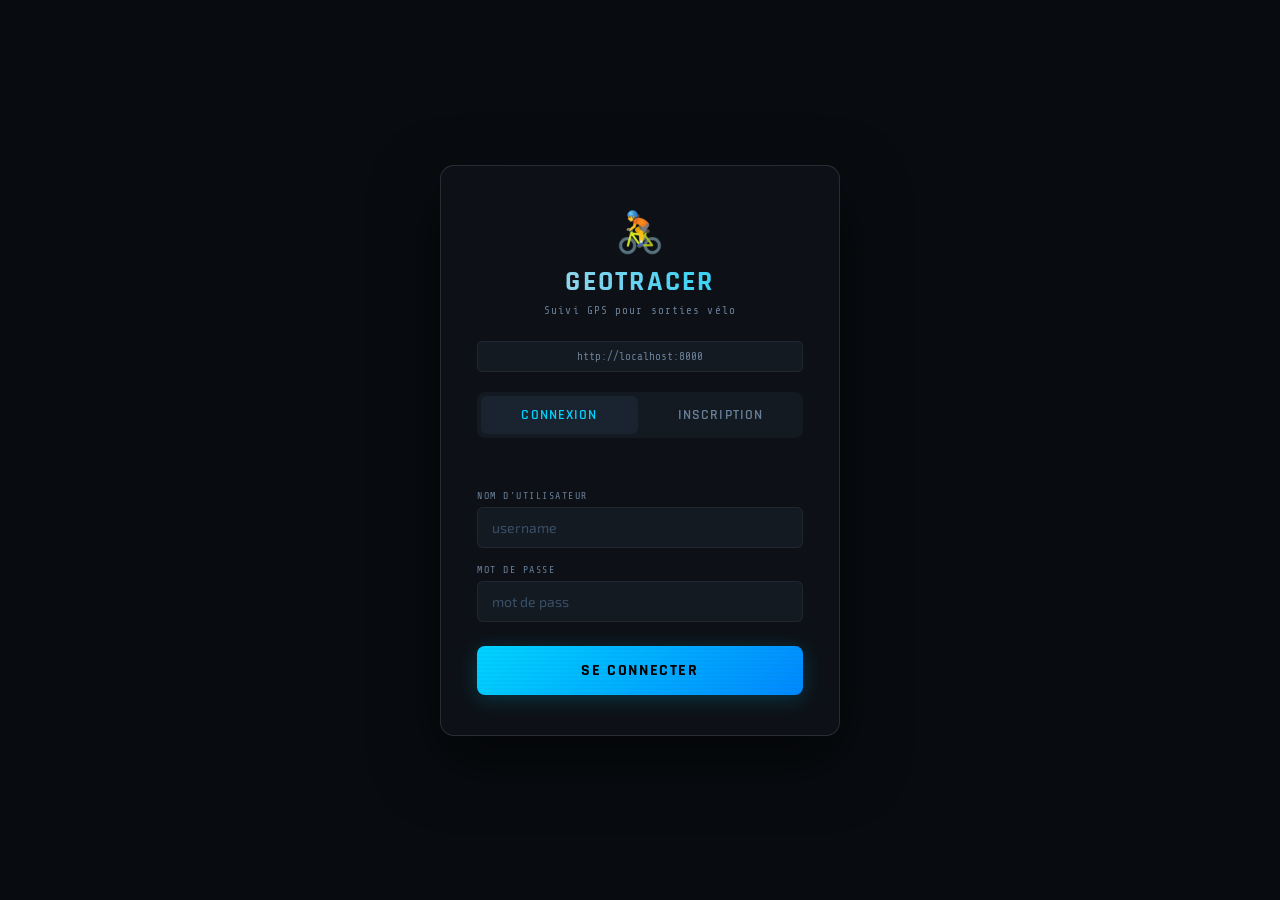
==== frontend/activities.html @ fd4eeef8 "first commit" ====
<!DOCTYPE html>
<html lang="fr">
<head>
  <meta charset="UTF-8">
  <script>
    document.documentElement.setAttribute('data-theme', localStorage.getItem('vt_theme') || 'dark');
  </script>
  <meta name="viewport" content="width=device-width, initial-scale=1.0, viewport-fit=cover">
  <meta name="mobile-web-app-capable" content="yes">
  <meta name="theme-color" content="#080c10">
  <link rel="icon" href="images/favicon.ico">
  <title>GeoTracer — Sorties</title>
  <link rel="manifest" href="manifest.json">
  <link rel="preconnect" href="https://fonts.googleapis.com">
  <link href="https://fonts.googleapis.com/css2?family=Rajdhani:wght@400;500;600;700&family=Share+Tech+Mono&family=Exo+2:wght@300;400;600;800&display=swap" rel="stylesheet">
  <link rel="stylesheet" href="css/style.css">
  <link rel="stylesheet" href="css/themes.css">
</head>
<body>

<div id="sidebar"></div>

<div class="main">
  <div id="topbar"></div>
  <div class="page-content">
    <div class="section-header">
      <div class="section-title">Toutes les sorties</div>
      <button class="btn btn-primary" onclick="Activities.loadList()">↺ Actualiser</button>
    </div>
    <div class="activity-list" id="allList"></div>
    <div class="empty" id="emptyActivities" style="display:none">
      <div class="empty-icon">🚴</div>
      <div class="empty-text">Aucune sortie enregistrée</div>
      <a class="btn btn-primary" href="tracker.html">Démarrer une sortie</a>
    </div>
  </div>
</div>

<div id="bottom-nav"></div>
<div id="toast"></div>

<script src="js/theme.js"></script>
<script src="js/utils.js"></script>
<script src="js/auth.js"></script>
<script src="js/api.js"></script>
<script src="js/components.js"></script>
<script src="js/activities.js"></script>
<script>
  document.addEventListener('DOMContentLoaded', async () => {
    await Components.init('activities', 'Mes sorties');
    Activities.loadList();
  });
</script>
</body>
</html>
---- frontend/css/style.css ----
/* ═══════════════════════════════════════
   VARIABLES & RESET
═══════════════════════════════════════ */
:root {
    --bg:        #080c10;
    --bg2:       #0d1117;
    --bg3:       #131a22;
    --bg4:       #1a2330;
    --border:    rgba(255,255,255,0.06);
    --border2:   rgba(255,255,255,0.12);
    --accent:    #00d4ff;
    --accent2:   #ff6b00;
    --green:     #00ff88;
    --red:       #ff3355;
    --yellow:    #ffd600;
    --text:      #c8d8e8;
    --text2:     #6a8099;
    --text3:     #3a5068;
    --font-ui:   'Exo 2', sans-serif;
    --font-head: 'Rajdhani', sans-serif;
    --font-mono: 'Share Tech Mono', monospace;
}

*, *::before, *::after {
    box-sizing: border-box;
    margin: 0;
    padding: 0;
}

html {
    scroll-behavior: smooth;
}

body {
    background: var(--bg);
    color: var(--text);
    font-family: var(--font-ui);
    min-height: 100vh;
    overflow-x: hidden;
    -webkit-font-smoothing: antialiased;
}

/* Scanlines */
body::after {
    content: '';
    position: fixed;
    inset: 0;
    pointer-events: none;
    z-index: 9998;
    background: repeating-linear-gradient(
      0deg, transparent, transparent 2px,
      rgba(0,0,0,0.025) 2px, rgba(0,0,0,0.025) 4px
    );
}

/* ═══════════════════════════════════════
   SIDEBAR
═══════════════════════════════════════ */
.sidebar {
    position: fixed;
    left: 0;
    top: 0;
    bottom: 0;
    width: 64px;
    background: var(--bg2);
    border-right: 1px solid var(--border);
    display: flex;
    flex-direction: column;
    align-items: center;
    padding: 20px 0;
    z-index: 200;
    transition: width 0.3s cubic-bezier(0.4,0,0.2,1);
}

.sidebar:hover {
    width: 200px;
}

.sidebar-logo {
    width: 36px;
    height: 36px;
    background: linear-gradient(135deg, var(--accent), #0066ff);
    border-radius: 8px;
    display: flex;
    align-items: center;
    justify-content: center;
    font-size: 18px;
    margin-bottom: 32px;
    flex-shrink: 0;
    box-shadow: 0 0 20px rgba(0,212,255,0.3);
}

.nav-item {
    width: 100%;
    padding: 12px 20px;
    display: flex;
    align-items: center;
    gap: 14px;
    cursor: pointer;
    border: none;
    background: none;
    color: var(--text2);
    font-family: var(--font-head);
    font-size: 15px;
    font-weight: 600;
    letter-spacing: 0.08em;
    text-transform: uppercase;
    white-space: nowrap;
    overflow: hidden;
    transition: all 0.2s;
    border-left: 3px solid transparent;
    text-align: left;
}

.nav-item:hover {
    color: var(--text);
    background: rgba(255,255,255,0.04);
}

.nav-item.active {
    color: var(--accent);
    border-left-color: var(--accent);
    background: rgba(0,212,255,0.06);
}

.nav-icon {
    font-size: 20px;
    flex-shrink: 0;
    width: 24px;
    text-align: center;
}

.nav-label {
    opacity: 0;
    transition: opacity 0.2s 0.1s;
}

.sidebar:hover .nav-label {
    opacity: 1;
}

/* ═══════════════════════════════════════
   MAIN LAYOUT
═══════════════════════════════════════ */
.main {
    margin-left: 64px;
    flex: 1;
    min-width: 0;
    min-height: 100vh;
    display: flex;
    flex-direction: column;
}

/* ═══════════════════════════════════════
   TOPBAR
═══════════════════════════════════════ */
.topbar {
    height: 56px;
    background: rgba(8,12,16,0.92);
    backdrop-filter: blur(16px);
    border-bottom: 1px solid var(--border);
    display: flex;
    align-items: center;
    padding: 0 28px;
    gap: 16px;
    position: sticky;
    top: 0;
    z-index: 100;
}

.topbar-title {
    font-family: var(--font-head);
    font-size: 22px;
    font-weight: 700;
    letter-spacing: 0.1em;
    text-transform: uppercase; flex: 1;
}

.api-input {
    background: var(--bg3);
    border: 1px solid var(--border);
    border-radius: 4px;
    padding: 6px 12px;
    color: var(--text);
    font-family: var(--font-mono);
    font-size: 12px;
    width: 250px;
    outline: none;
    transition: border-color 0.2s;
}

.api-input:focus {
    border-color: var(--accent);
}

.status-pill {
    display: inline-flex;
    align-items: center;
    gap: 6px;
    padding: 4px 12px;
    border-radius: 20px;
    font-family: var(--font-mono);
    font-size: 11px;
    letter-spacing: 0.05em;
    border: 1px solid;
}

.status-pill.online {
    color: var(--green);
    border-color: rgba(0,255,136,0.3);
    background: rgba(0,255,136,0.06);
}

.status-pill.offline {
    color: var(--red);
    border-color: rgba(255,51,85,0.3);
    background: rgba(255,51,85,0.06);
}

.status-pill::before {
  content: '●';
  font-size: 8px;
}

.status-pill.online::before {
    animation: blink 2s infinite;
}

/* ═══════════════════════════════════════
   PAGES
═══════════════════════════════════════ */
.page {
    display: none;
    padding: 28px;
    animation: fadeIn 0.3s ease;
}

.page.active {
    display: block;
}

/* ═══════════════════════════════════════
   DASHBOARD
═══════════════════════════════════════ */
.dash-hero {
    background: linear-gradient(135deg, var(--bg3) 0%, var(--bg2) 100%);
    border: 1px solid var(--border);
    border-radius: 12px;
    padding: 28px 32px;
    margin-bottom: 24px;
    position: relative;
    overflow: hidden;
}

.dash-hero::before {
    content: '🚴';
    position: absolute; 
    right: -20px;
    top: -20px;
    font-size: 140px;
    opacity: 0.04;
    transform: rotate(-15deg);
}

.dash-hero-label {
    font-family: var(--font-mono);
    font-size: 11px;
    color: var(--text2);
    letter-spacing: 0.2em;
    text-transform: uppercase;
    margin-bottom: 8px;
}

.dash-hero-name {
    font-family: var(--font-head);
    font-size: 36px;
    font-weight: 700;
    letter-spacing: 0.05em;
    text-transform: uppercase;
    background: linear-gradient(90deg, var(--text), var(--accent));
    -webkit-background-clip: text; 
    -webkit-text-fill-color: transparent;
}

.kpi-row {
    display: grid;
    grid-template-columns: repeat(4,1fr);
    gap: 12px;
    margin-bottom: 24px;
}

.kpi-card {
    background: var(--bg2);
    border: 1px solid var(--border);
    border-radius: 10px;
    padding: 20px;
    position: relative;
    overflow: hidden;
    transition: border-color 0.2s, transform 0.2s;
}

.kpi-card:hover {
    border-color: var(--border2);
    transform: translateY(-2px);
}

.kpi-card::after {
    content: '';
    position: absolute;
    bottom: 0;
    left: 0;
    right: 0;
    height: 2px;
}

.kpi-card.blue::after {
    background: linear-gradient(90deg, transparent, var(--accent), transparent);
}

.kpi-card.orange::after {
    background: linear-gradient(90deg, transparent, var(--accent2), transparent);
}

.kpi-card.green::after {
    background: linear-gradient(90deg, transparent, var(--green), transparent);
}

.kpi-card.yellow::after {
    background: linear-gradient(90deg, transparent, var(--yellow), transparent);
}

.kpi-icon {
    font-size: 22px;
    margin-bottom: 12px;
}

.kpi-label {
    font-family: var(--font-mono);
    font-size: 10px;
    color: var(--text2);
    letter-spacing: 0.15em;
    text-transform: uppercase;
    margin-bottom: 6px;
}

.kpi-value {
    font-family: var(--font-head);
    font-size: 28px; font-weight: 700;
    line-height: 1;
}

.kpi-unit {
    font-size: 13px;
    color: var(--text2);
    margin-left: 4px;
}

/* ═══════════════════════════════════════
   SECTION HEADERS & LISTS
═══════════════════════════════════════ */
.section-header {
    display: flex;
    align-items: center; 
    justify-content: space-between;
    margin-bottom: 16px;
}

.section-title {
    font-family: var(--font-head);
    font-size: 13px;
    font-weight: 600;
    letter-spacing: 0.2em;
    text-transform: uppercase;
    color: var(--text2);
}

.activity-list {
    display: flex;
    flex-direction: column;
    gap: 8px;
}

.activity-row {
    background: var(--bg2);
    border: 1px solid var(--border);
    border-radius: 8px;
    padding: 16px 20px;
    display: grid;
    grid-template-columns: 40px 1fr repeat(5,auto) 100px;
    align-items: center;
    gap: 16px;
    cursor: pointer;
    transition: all 0.2s;
}

.activity-row:hover {
    border-color: rgba(0,212,255,0.2);
    background: rgba(0,212,255,0.03);
}

.activity-num {
    font-family: var(--font-mono);
    font-size: 13px;
    color: var(--text3);
    text-align: center;
}

.activity-info .title {
    font-family: var(--font-head);
    font-size: 16px;
    font-weight: 600;
    letter-spacing: 0.04em;
    text-transform: uppercase;
    margin-bottom: 3px;
}

.activity-info .date {
    font-family: var(--font-mono);
    font-size: 11px;
    color: var(--text2);
}

.activity-stat {
    text-align: right;
}

.activity-stat .val {
    font-family: var(--font-head);
    font-size: 18px;
    font-weight: 700;
    display: block;
    line-height: 1.1;
}

.activity-stat .lbl {
    font-family: var(--font-mono);
    font-size: 10px;
    color: var(--text2);
    letter-spacing: 0.1em;
}

.badge {
    display: inline-flex;
    align-items: center;
    gap: 5px;
    padding: 3px 10px;
    border-radius: 4px;
    font-family: var(--font-mono);
    font-size: 10px;
    letter-spacing: 0.1em;
    text-transform: uppercase;
}

.badge.live {
    background: rgba(0,255,136,0.1);
    border: 1px solid rgba(0,255,136,0.3);
    color: var(--green);
}

.badge.live::before {
    content:'●';
    animation: blink 1s infinite;
}

.badge.done {
    background: rgba(106,128,153,0.1);
    border: 1px solid var(--border);
    color: var(--text2);
}

/* ═══════════════════════════════════════
   BUTTONS
═══════════════════════════════════════ */
.btn {
    display: inline-flex;
    align-items: center;
    gap: 8px;
    padding: 8px 18px;
    border-radius: 5px;
    border: none;
    font-family: var(--font-head);
    font-size: 13px;
    font-weight: 600;
    letter-spacing: 0.1em;
    text-transform: uppercase;
    cursor: pointer;
    transition: all 0.2s;
    text-decoration: none;
}

.btn-primary {
    background: var(--accent);
    color: #000;
}

.btn-primary:hover {
    background: #33ddff;
    transform: translateY(-1px);
}

.btn-ghost {
    background: transparent;
    border: 1px solid var(--border2);
    color: var(--text2);
}

.btn-ghost:hover {
    color: var(--text);
    border-color: var(--text2);
}

/* ═══════════════════════════════════════
   ACTIVITY DETAIL
═══════════════════════════════════════ */
.detail-topbar {
    display: flex;
    align-items: center;
    gap: 16px;
    margin-bottom: 28px;
    flex-wrap: wrap;
}

.detail-heading {
    font-family: var(--font-head);
    font-size: 40px;
    font-weight: 800;
    letter-spacing: 0.04em;
    text-transform: uppercase;
    line-height: 1;
    flex: 1;
}

.detail-subhead {
    font-family: var(--font-mono);
    font-size: 12px;
    color: var(--text2);
    margin-top: 6px;
}

.stats-band {
    display: grid;
    grid-template-columns: repeat(6,1fr);
    border: 1px solid var(--border);
    border-radius: 10px;
    overflow: hidden;
    margin-bottom: 24px;
}

.stat-cell {
    padding: 18px 16px;
    background: var(--bg2);
    border-right: 1px solid var(--border);
    transition: background 0.2s;
}

.stat-cell:last-child {
    border-right: none;
}

.stat-cell:hover {
    background: var(--bg3);
}

.stat-cell-lbl {
    font-family: var(--font-mono);
    font-size: 10px;
    color: var(--text2);
    letter-spacing: 0.15em;
    text-transform: uppercase;
    margin-bottom: 8px;
}

.stat-cell-val {
    font-family: var(--font-head);
    font-size: 26px;
    font-weight: 700;
    color: var(--accent);
    line-height: 1;
}

.stat-cell-unit {
    font-size: 12px;
    color: var(--text2);
    margin-left: 3px;
}

.detail-grid {
    display: grid;
    grid-template-columns: 1fr 1fr;
    gap: 16px;
    margin-bottom: 20px;
}

.chart-card {
    background: var(--bg2);
    border: 1px solid var(--border);
    border-radius: 10px;
    padding: 20px;
}

.chart-card-title {
    font-family: var(--font-mono);
    font-size: 10px;
    color: var(--text2);
    letter-spacing: 0.18em;
    text-transform: uppercase;
    margin-bottom: 14px;
    display: flex;
    align-items: center;
    gap: 8px;
}

.chart-card-title::before {
    content: '';
    width: 3px;
    height: 14px;
    border-radius: 2px;
    background: var(--accent);
}

.map-card {
    background: var(--bg2);
    border: 1px solid var(--border);
    border-radius: 10px;
    overflow: hidden;
    margin-bottom: 20px;
} 

.map-card-header {
    padding: 14px 20px;
    display: flex;
    align-items: center;
    justify-content: space-between;
    border-bottom: 1px solid var(--border);
}

.map-card-header .title {
    font-family: var(--font-mono);
    font-size: 10px;
    color: var(--text2);
    letter-spacing: 0.18em;
    text-transform: uppercase;
    display: flex;
    align-items: center;
    gap: 8px;
}

.map-card-header .title::before {
    content: '';
    width: 3px;
    height: 14px;
    border-radius: 2px;
    background: var(--accent2);
}

.map-card iframe {
    width: 100%;
    height: 460px;
    border: none;
    display: block;
}

/* ═══════════════════════════════════════
   LIVE TRACKER
═══════════════════════════════════════ */
.tracker-layout {
    display: grid;
    grid-template-columns: 1fr 300px;
    gap: 20px;
    align-items: start;
}

.tracker-map-wrap {
    background: var(--bg2);
    border: 1px solid var(--border);
    border-radius: 10px;
    overflow: hidden;
    min-height: 400px;
    display: flex;
    align-items: center;
    justify-content: center;
}

.tracker-map-placeholder {
    text-align: center;
    color: var(--text3);
}

.tracker-map-placeholder .big {
    font-size: 56px;
    margin-bottom: 12px;
}

.tracker-map-placeholder p {
    font-family: var(--font-mono);
    font-size: 13px;
}

.live-panel {
    background: var(--bg2);
    border: 1px solid var(--border);
    border-radius: 10px;
    overflow: hidden;
}

.live-panel-header {
    padding: 16px 20px;
    border-bottom: 1px solid var(--border);
    display: flex;
    align-items: center;
    gap: 10px;
}

.live-panel-header .title {
    font-family: var(--font-head);
    font-size: 14px;
    font-weight: 700;
    letter-spacing: 0.12em;
    text-transform: uppercase;
    flex: 1;
}

.live-metric {
    padding: 14px 20px;
    border-bottom: 1px solid var(--border);
    display: flex;
    align-items: center;
    justify-content: space-between;
}

.live-metric-lbl {
    font-family: var(--font-mono);
    font-size: 10px;
    color: var(--text2);
    letter-spacing: 0.15em;
    text-transform: uppercase;
}

.live-metric-val {
    font-family: var(--font-head);
    font-size: 26px;
    font-weight: 700;
    color: var(--accent);
    line-height: 1;
    text-align: right;
}

.live-metric-val .unit {
    font-size: 12px;
    color: var(--text2);
    margin-left: 4px;
}

.speed-bar-wrap {
    padding: 0 20px 14px;
}

.speed-bar-label {
    display: flex;
    justify-content: space-between;
    font-family: var(--font-mono);
    font-size: 10px;
    color: var(--text3);
    margin-bottom: 6px;
}

.speed-bar {
    height: 6px;
    background: var(--bg4);
    border-radius: 3px;
    overflow: hidden;
}

.speed-bar-fill {
    height: 100%;
    border-radius: 3px;
    background: linear-gradient(90deg, var(--accent), var(--green));
    transition: width 0.6s cubic-bezier(0.4,0,0.2,1);
    box-shadow: 0 0 8px rgba(0,212,255,0.5);
}

.live-controls {
    padding: 16px 20px;
    border-top: 1px solid var(--border);
    display: flex;
    flex-direction: column;
    gap: 8px;
}

.btn-live {
    width: 100%;
    padding: 14px;
    border: none;
    border-radius: 6px;
    font-family: var(--font-head);
    font-size: 15px;
    font-weight: 700;
    letter-spacing: 0.12em;
    text-transform: uppercase;
    cursor: pointer;
    transition: all 0.2s;
    display: flex;
    align-items: center;
    justify-content: center;
    gap: 10px;
}

.btn-live.start {
    background: linear-gradient(135deg, var(--accent), #0088ff);
    color: #000;
    box-shadow: 0 4px 20px rgba(0,212,255,0.25);
}

.btn-live.start:hover {
    box-shadow: 0 4px 28px rgba(0,212,255,0.45);
    transform: translateY(-1px);
}

.btn-live.stop {
    background: linear-gradient(135deg, var(--red), #cc0033);
    color: white;
}

.btn-live.watch {
    background: var(--bg3);
    border: 1px solid var(--border2);
    color: var(--text2);
}

.btn-live.watch:hover {
    color: var(--text);
    border-color: var(--accent);
}

.watch-input {
    width: 100%;
    padding: 10px 14px;
    background: var(--bg3);
    border: 1px solid var(--border);
    border-radius: 5px;
    color: var(--text);
    font-family: var(--font-mono);
    font-size: 13px;
    outline: none;
    transition: border-color 0.2s;
}

.watch-input:focus {
    border-color: var(--accent);
}

.watch-input::placeholder {
    color: var(--text3);
}

/* ═══════════════════════════════════════
   IMPORT PAGE
═══════════════════════════════════════ */
.import-zone {
    background: var(--bg2);
    border: 2px dashed var(--border2);
    border-radius: 12px;
    padding: 64px 40px;
    text-align: center;
    max-width: 640px;
    margin: 0 auto;
    transition: all 0.2s;
}

.import-zone.drag-over {
    border-color: var(--accent);
    background: rgba(0,212,255,0.04);
}

.import-icon {
    font-size: 64px;
    margin-bottom: 20px;
}

.import-title {
    font-family: var(--font-head);
    font-size: 28px;
    font-weight: 700;
    letter-spacing: 0.06em;
    text-transform: uppercase;
    margin-bottom: 8px;
}

.import-sub {
    font-family: var(--font-mono);
    font-size: 12px;
    color: var(--text2);
    margin-bottom: 28px; 
    line-height: 1.8;
}

.import-formats {
    display: flex;
    justify-content: center;
    gap: 8px;
    margin-bottom: 24px;
    flex-wrap: wrap;
}

.format-tag {
    padding: 4px 12px;
    background: var(--bg3);
    border: 1px solid var(--border);
    border-radius: 4px;
    font-family: var(--font-mono);
    font-size: 11px;
    color: var(--text2);
}

/* ═══════════════════════════════════════
   TOAST
═══════════════════════════════════════ */
#toast {
    position: fixed;
    bottom: 28px;
    right: 28px;
    z-index: 9999;
    background: var(--bg3);
    border: 1px solid var(--border2);
    border-left: 3px solid var(--accent);
    padding: 14px 20px;
    border-radius: 6px;
    font-family: var(--font-mono);
    font-size: 13px;
    max-width: 320px;
    transform: translateY(120%) scale(0.9);
    opacity: 0;
    transition: all 0.3s cubic-bezier(0.4,0,0.2,1);
    pointer-events: none;
    box-shadow: 0 8px 32px rgba(0,0,0,0.5);
}

#toast.show {
    transform: none;
    opacity: 1;
}

#toast.error {
    border-left-color: var(--red);
}

/* ═══════════════════════════════════════
   EMPTY STATE
═══════════════════════════════════════ */
.empty {
    text-align: center;
    padding: 80px 20px;
}

.empty-icon {
    font-size: 64px;
    margin-bottom: 16px;
    opacity: 0.3;
}

.empty-text {
    font-family: var(--font-head);
    font-size: 18px;
    font-weight: 600;
    letter-spacing: 0.08em;
    text-transform: uppercase;
    color: var(--text2);
    margin-bottom: 24px;
}

/* ═══════════════════════════════════════
   MOBILE
═══════════════════════════════════════ */
.bottom-nav {
    display: none;
    position: fixed;
    bottom: 0;
    left: 0;
    right: 0;
    z-index: 200;
    background: var(--bg2);
    border-top: 1px solid var(--border);
    padding: 8px 0 calc(8px + env(safe-area-inset-bottom));
}
.bottom-nav-item {
    flex: 1;
    display: flex;
    flex-direction: column;
    align-items: center;
    gap: 4px;
    padding: 6px;
    cursor: pointer;
    background: none;
    border: none;
    color: var(--text2);
    font-family: var(--font-ui);
    font-size: 10px;
    letter-spacing: 0.05em;
    transition: color 0.2s;
}

.bottom-nav-item.active {
    color: var(--accent);
}

.bottom-nav-item .icon {
    font-size: 22px;
}

/* ═══════════════════════════════════════
   RESPONSIVE
═══════════════════════════════════════ */
@media(max-width:900px) {
    .kpi-row {
        grid-template-columns: repeat(2,1fr);
    }
    .activity-row {
        grid-template-columns: 36px 1fr auto auto;
    }
    .hide-mobile {
        display: none;
    }
    .tracker-layout {
        grid-template-columns: 1fr;
    }
    .stats-band {
        grid-template-columns: repeat(3,1fr);
    }
    .detail-grid {
        grid-template-columns: 1fr;
    }
}

@media(max-width:640px) {
    .sidebar {
        display: none;
    }
    .main {
        margin-left: 0;
        padding-bottom: 80px;
    }
    .bottom-nav {
        display: flex;
    }
    .stats-band {
        grid-template-columns: repeat(2,1fr);
    }
}

/* ═══════════════════════════════════════
   ANIMATIONS
═══════════════════════════════════════ */
@keyframes fadeIn {
    from {
      opacity:0;
      transform:translateY(8px);
    }
    to {
      opacity:1;
      transform:none;
    }
}

@keyframes blink {
    0%,100% {
      opacity:1;
    }
    50% {
      opacity:0.2;
    }
}

/* ═══════════════════════════════════════
   SCROLLBAR
═══════════════════════════════════════ */
::-webkit-scrollbar {
    width: 6px;
}

::-webkit-scrollbar-track {
    background: var(--bg);
}

::-webkit-scrollbar-thumb {
    background: var(--bg4);
    border-radius: 3px;
}

::-webkit-scrollbar-thumb:hover {
    background: var(--bg3);
}

/* ═══════════════════════════════════════
   AUTH OVERLAY
═══════════════════════════════════════ */
#authOverlay {
    position: fixed;
    inset: 0;
    z-index: 1000;
    background: var(--bg);
    display: flex;
    align-items: center;
    justify-content: center;
    padding: 20px;
}

.auth-card {
    background: var(--bg2);
    border: 1px solid var(--border2);
    border-radius: 14px;
    padding: 40px 36px;
    width: 100%;
    max-width: 400px;
    box-shadow: 0 24px 64px rgba(0,0,0,0.6);
    animation: fadeIn 0.4s ease;
}

.auth-logo {
    font-size: 40px;
    text-align: center;
    margin-bottom: 8px;
}

.auth-title {
    font-family: var(--font-head);
    font-size: 28px;
    font-weight: 800;
    letter-spacing: 0.08em;
    text-transform: uppercase;
    text-align: center;
    background: linear-gradient(90deg, var(--text), var(--accent));
    -webkit-background-clip: text;
    -webkit-text-fill-color: transparent;
    margin-bottom: 4px;
}

.auth-sub {
    font-family: var(--font-mono);
    font-size: 11px;
    color: var(--text2);
    text-align: center;
    letter-spacing: 0.1em;
    margin-bottom: 24px;
}

.auth-api-input {
    width: 100%;
    padding: 8px 12px;
    margin-bottom: 20px;
    background: var(--bg3);
    border: 1px solid var(--border);
    border-radius: 5px;
    color: var(--text2);
    font-family: var(--font-mono);
    font-size: 11px;
    outline: none;
    text-align: center;
}

.auth-api-input:focus {
  border-color: var(--accent);
  color: var(--text);
}

.auth-tabs {
    display: flex;
    gap: 4px;
    margin-bottom: 20px;
    background: var(--bg3);
    border-radius: 8px;
    padding: 4px;
}

.auth-tab {
    flex: 1;
    padding: 10px;
    border: none;
    border-radius: 6px;
    background:
    transparent;
    color: var(--text2);
    font-family: var(--font-head);
    font-size: 14px;
    font-weight: 600;
    letter-spacing: 0.08em;
    text-transform: uppercase;
    cursor: pointer;
    transition: all 0.2s;
}

.auth-tab.active {
    background: var(--bg4);
    color: var(--accent);
}

.auth-error {
    min-height: 20px;
    margin-bottom: 12px;
    font-family: var(--font-mono);
    font-size: 12px;
    color: var(--red);
    text-align: center;
}

.auth-form {
    display: none;
}

.auth-form.active {
    display: block;
}

.auth-field {
    margin-bottom: 16px;
}

.auth-field label {
    display: block;
    font-family: var(--font-mono);
    font-size: 10px;
    color: var(--text2);
    letter-spacing: 0.15em;
    text-transform: uppercase;
    margin-bottom: 6px;
}

.auth-field input {
    width: 100%;
    padding: 11px 14px;
    background: var(--bg3);
    border: 1px solid var(--border);
    border-radius: 6px;
    color: var(--text);
    font-family: var(--font-ui);
    font-size: 14px;
    outline: none;
    transition: border-color 0.2s;
}

.auth-field input:focus {
    border-color: var(--accent);
}

.auth-field input::placeholder {
    color: var(--text3);
}

.auth-submit {
    width: 100%;
    padding: 14px;
    margin-top: 8px;
    background: linear-gradient(135deg, var(--accent), #0088ff);
    border: none;
    border-radius: 8px;
    color: #000;
    font-family: var(--font-head);
    font-size: 16px;
    font-weight: 700;
    letter-spacing: 0.1em;
    text-transform: uppercase;
    cursor: pointer;
    transition: all 0.2s;
    box-shadow: 0 4px 20px rgba(0,212,255,0.2);
}

.auth-submit:hover {
    box-shadow: 0 4px 28px rgba(0,212,255,0.4);
    transform: translateY(-1px);
}

.auth-submit:disabled {
    opacity: 0.6;
    cursor: not-allowed;
    transform: none;
}

/* ═══════════════════════════════════════
   APP SHELL
═══════════════════════════════════════ */
#appShell {
    display: flex;
    min-height: 100vh;
}

.topbar-user {
    font-family: var(--font-mono);
    font-size: 12px;
    color: var(--accent);
    letter-spacing: 0.08em;
    padding: 4px 12px;
    background: rgba(0,212,255,0.08);
    border: 1px solid rgba(0,212,255,0.2);
    border-radius: 4px;
}

/* ═══════════════════════════════════════
   MULTI-PAGES — remplace .page/.page.active
═══════════════════════════════════════ */
body {
    min-height: 100vh;
}

.page-content {
    padding: 28px;
    max-width: 1200px;
    margin: 0 auto;
    width: 100%;
}

/* Sidebar liens */
.sidebar a.nav-item {
    text-decoration: none;
}

/* Bottom nav liens */
.bottom-nav a.bottom-nav-item {
    text-decoration: none;
}

/* Auth page — pas de flex sur body */
body.auth-body {
    display: block;
}

.auth-overlay {
    position: fixed;
    inset: 0;
    z-index: 1000;
    background: var(--bg);
    display: flex;
    align-items: center;
    justify-content: center;
    padding: 20px;
}

.auth-card {
    background: var(--bg2);
    border: 1px solid var(--border2);
    border-radius: 14px;
    padding: 40px 36px;
    width: 100%;
    max-width: 400px;
    box-shadow: 0 24px 64px rgba(0,0,0,0.6);
    animation: fadeIn 0.4s ease;
}

.auth-logo {
    font-size: 40px;
    text-align: center;
    margin-bottom: 8px;
}

.auth-title {
    font-family: var(--font-head);
    font-size: 28px;
    font-weight: 800;
    letter-spacing: 0.08em;
    text-transform: uppercase;
    text-align: center;
    background: linear-gradient(90deg, var(--text), var(--accent));
    -webkit-background-clip: text;
    -webkit-text-fill-color: transparent;
    margin-bottom: 4px;
}

.auth-sub {
    font-family: var(--font-mono);
    font-size: 11px;
    color: var(--text2);
    text-align: center;
    letter-spacing: 0.1em;
    margin-bottom: 24px;
}

.auth-api-input {
    width: 100%;
    padding: 8px 12px;
    margin-bottom: 20px;
    background: var(--bg3);
    border: 1px solid var(--border);
    border-radius: 5px;
    color: var(--text2);
    font-family: var(--font-mono);
    font-size: 11px;
    outline: none;
    text-align: center;
}

.auth-api-input:focus {
    border-color: var(--accent);
    color: var(--text);
}

.auth-tabs {
    display: flex;
    gap: 4px;
    margin-bottom: 20px;
    background: var(--bg3);
    border-radius: 8px;
    padding: 4px;
}

.auth-tab {
    flex: 1;
    padding: 10px;
    border: none;
    border-radius: 6px;
    background: transparent;
    color: var(--text2);
    font-family: var(--font-head);
    font-size: 14px;
    font-weight: 600;
    letter-spacing: 0.08em;
    text-transform: uppercase;
    cursor: pointer;
    transition: all 0.2s;
}

.auth-tab.active {
    background: var(--bg4);
    color: var(--accent);
}

.auth-error {
    min-height: 20px;
    margin-bottom: 12px;
    font-family: var(--font-mono);
    font-size: 12px;
    color: var(--red);
    text-align: center;
}

.auth-form {
    display: none;
}

.auth-form.active {
    display: block;
}

.auth-field {
    margin-bottom: 16px;
}

.auth-field label {
    display: block;
    font-family: var(--font-mono);
    font-size: 10px;
    color: var(--text2);
    letter-spacing: 0.15em;
    text-transform: uppercase;
    margin-bottom: 6px;
}

.auth-field input {
    width: 100%;
    padding: 11px 14px;
    background: var(--bg3);
    border: 1px solid var(--border);
    border-radius: 6px;
    color: var(--text);
    font-family: var(--font-ui);
    font-size: 14px;
    outline: none;
    transition: border-color 0.2s;
}

.auth-field input:focus {
    border-color: var(--accent);
}

.auth-field input::placeholder {
    color: var(--text3);
}

.auth-submit {
    width: 100%;
    padding: 14px;
    margin-top: 8px;
    background: linear-gradient(135deg, var(--accent), #0088ff);
    border: none;
    border-radius: 8px;
    color: #000;
    font-family: var(--font-head);
    font-size: 16px;
    font-weight: 700;
    letter-spacing: 0.1em;
    text-transform: uppercase;
    cursor: pointer;
    transition: all 0.2s;
    box-shadow: 0 4px 20px rgba(0,212,255,0.2);
}

.auth-submit:hover {
    box-shadow: 0 4px 28px rgba(0,212,255,0.4);
    transform: translateY(-1px);
}

.auth-submit:disabled {
    opacity: 0.6;
    cursor: not-allowed;
    transform: none;
}

.topbar-user {
    font-family: var(--font-mono);
    font-size: 12px;
    color: var(--accent);
    letter-spacing: 0.08em;
    padding: 4px 12px;
    background: rgba(0,212,255,0.08);
    border: 1px solid rgba(0,212,255,0.2);
    border-radius: 4px;
}

@media(max-width:640px) {
    body {
        display: block;
    }
}
---- frontend/css/themes.css ----
/* ═══════════════════════════════════════
   THÈMES — GeoTracer
   Appliqué via data-theme="dark|light|garmin" sur <html>
═══════════════════════════════════════ */

/* ── DARK (défaut) ── */
[data-theme="dark"],
:root {
    --bg:        #080c10;
    --bg2:       #0d1117;
    --bg3:       #131a22;
    --bg4:       #1a2330;
    --border:    rgba(255,255,255,0.06);
    --border2:   rgba(255,255,255,0.12);
    --accent:    #00d4ff;
    --accent2:   #ff6b00;
    --green:     #00ff88;
    --red:       #ff3355;
    --yellow:    #ffd600;
    --text:      #c8d8e8;
    --text2:     #6a8099;
    --text3:     #3a5068;

    --map-filter: brightness(0.7) invert(1) hue-rotate(180deg);
    --theme-icon: '🌙';
}

/* ── LIGHT ── */
[data-theme="light"] {
    --bg:        #f0f4f8;
    --bg2:       #ffffff;
    --bg3:       #e8edf2;
    --bg4:       #dde3ea;
    --border:    rgba(0,0,0,0.08);
    --border2:   rgba(0,0,0,0.15);
    --accent:    #0088cc;
    --accent2:   #e05a00;
    --green:     #00aa55;
    --red:       #cc1133;
    --yellow:    #cc9900;
    --text:      #1a2a3a;
    --text2:     #4a6070;
    --text3:     #8a9aaa;

    --map-filter: none;
    --theme-icon: '☀️';
}

[data-theme="light"] body {
    background: var(--bg);
    color: var(--text);
}

[data-theme="light"] .sidebar {
    background: var(--bg2);
    border-right: 1px solid var(--border2);
}

[data-theme="light"] .topbar {
    background: rgba(240,244,248,0.95);
    border-bottom: 1px solid var(--border2);
}

[data-theme="light"] .kpi-card,
[data-theme="light"] .activity-row,
[data-theme="light"] .chart-card,
[data-theme="light"] .live-panel,
[data-theme="light"] .detail-map-wrap,
[data-theme="light"] .import-zone {
    background: var(--bg2);
    border-color: var(--border2);
}

[data-theme="light"] .activity-row:hover {
    background: var(--bg3);
    border-color: var(--accent);
}

[data-theme="light"] .dash-hero {
    background: linear-gradient(135deg, #e0e8f0, #f0f4f8);
    border-color: var(--border2);
}

[data-theme="light"] .stats-band {
    border-color: var(--border2);
}

[data-theme="light"] .stat-cell {
    background: var(--bg2);
    border-right-color: var(--border2);
}

[data-theme="light"] .badge.done {
    background: rgba(74,96,112,0.1);
    border-color: var(--border2);
    color: var(--text2);
}

[data-theme="light"] .nav-item:hover {
    background: rgba(0,0,0,0.04);
}

[data-theme="light"] .nav-item.active,
[data-theme="light"] a.nav-item.active {
    background: rgba(0,136,204,0.08);
    border-left-color: var(--accent);
    color: var(--accent);
}

[data-theme="light"] .auth-card {
    background: var(--bg2);
    border-color: var(--border2);
    box-shadow: 0 24px 64px rgba(0,0,0,0.12);
}

[data-theme="light"] .auth-tabs {
    background: var(--bg3);

}
[data-theme="light"] .auth-tab.active {
    background: var(--bg2);
}

[data-theme="light"] .auth-field input,
[data-theme="light"] .watch-input,
[data-theme="light"] .api-input,
[data-theme="light"] .auth-api-input {
    background: var(--bg3);
    border-color: var(--border2);
    color: var(--text);
}

[data-theme="light"] #toast {
    background: var(--bg2);
    border-color: var(--border2);
    border-left-color: var(--accent);
    color: var(--text);
    box-shadow: 0 8px 32px rgba(0,0,0,0.15);
}

[data-theme="light"] .leaflet-tile-pane {
    filter: none;
}

[data-theme="light"] .leaflet-container {
    background: #e8edf2;
}

/* ── GARMIN ── */
[data-theme="garmin"] {
    --bg:        #1c1e21;
    --bg2:       #242628;
    --bg3:       #2e3033;
    --bg4:       #383a3e;
    --border:    rgba(255,255,255,0.07);
    --border2:   rgba(255,255,255,0.14);
    --accent:    #ff7b00;
    --accent2:   #00c8ff;
    --green:     #7ac943;
    --red:       #ff3b30;
    --yellow:    #ffcc00;
    --text:      #e8e8e8;
    --text2:     #8a8e94;
    --text3:     #505458;

    --map-filter: brightness(0.65) invert(1) hue-rotate(180deg);
    --theme-icon: '🟠';
}

[data-theme="garmin"] .kpi-card.blue::after   {
    background: linear-gradient(90deg, transparent, var(--accent2), transparent);
}

[data-theme="garmin"] .kpi-card.orange::after {
    background: linear-gradient(90deg, transparent, var(--accent), transparent);
}

[data-theme="garmin"] .speed-bar-fill {
    background: linear-gradient(90deg, var(--accent), var(--yellow));
}

[data-theme="garmin"] .btn-live.start {
    background: linear-gradient(135deg, var(--accent), #cc5500);
}

[data-theme="garmin"] .dash-hero-name {
    background: linear-gradient(90deg, var(--text), var(--accent));
    -webkit-background-clip: text;
    -webkit-text-fill-color: transparent;
}

[data-theme="garmin"] .sidebar-logo {
    background: linear-gradient(135deg, var(--accent), #cc5500);
}

[data-theme="garmin"] .auth-submit {
    background: linear-gradient(135deg, var(--accent), #cc5500);
}

/* ── Leaflet map filter par thème ── */
.leaflet-tile-pane {
    filter: var(--map-filter, none);
}

/* ── Sélecteur de thème ── */
.theme-switcher {
    display: flex;
    gap: 6px;
    align-items: center;
    padding: 0 8px;
}

.theme-btn {
    width: 28px;
    height: 28px;
    border-radius: 6px;
    border: 1px solid var(--border2);
    cursor: pointer;
    font-size: 14px;
    display: flex;
    align-items: center;
    justify-content: center;
    background: var(--bg3);
    transition: all 0.2s;
    flex-shrink: 0;
}

.theme-btn:hover {
    border-color: var(--accent);
    transform: scale(1.1);
}

.theme-btn.active {
    border-color: var(--accent);
    background: rgba(0,212,255,0.1);
}

[data-theme="garmin"] .theme-btn.active {
    border-color: var(--accent);
    background: rgba(255,123,0,0.1);
}

[data-theme="light"] .theme-btn.active {
    border-color: var(--accent);
    background: rgba(0,136,204,0.1);
}
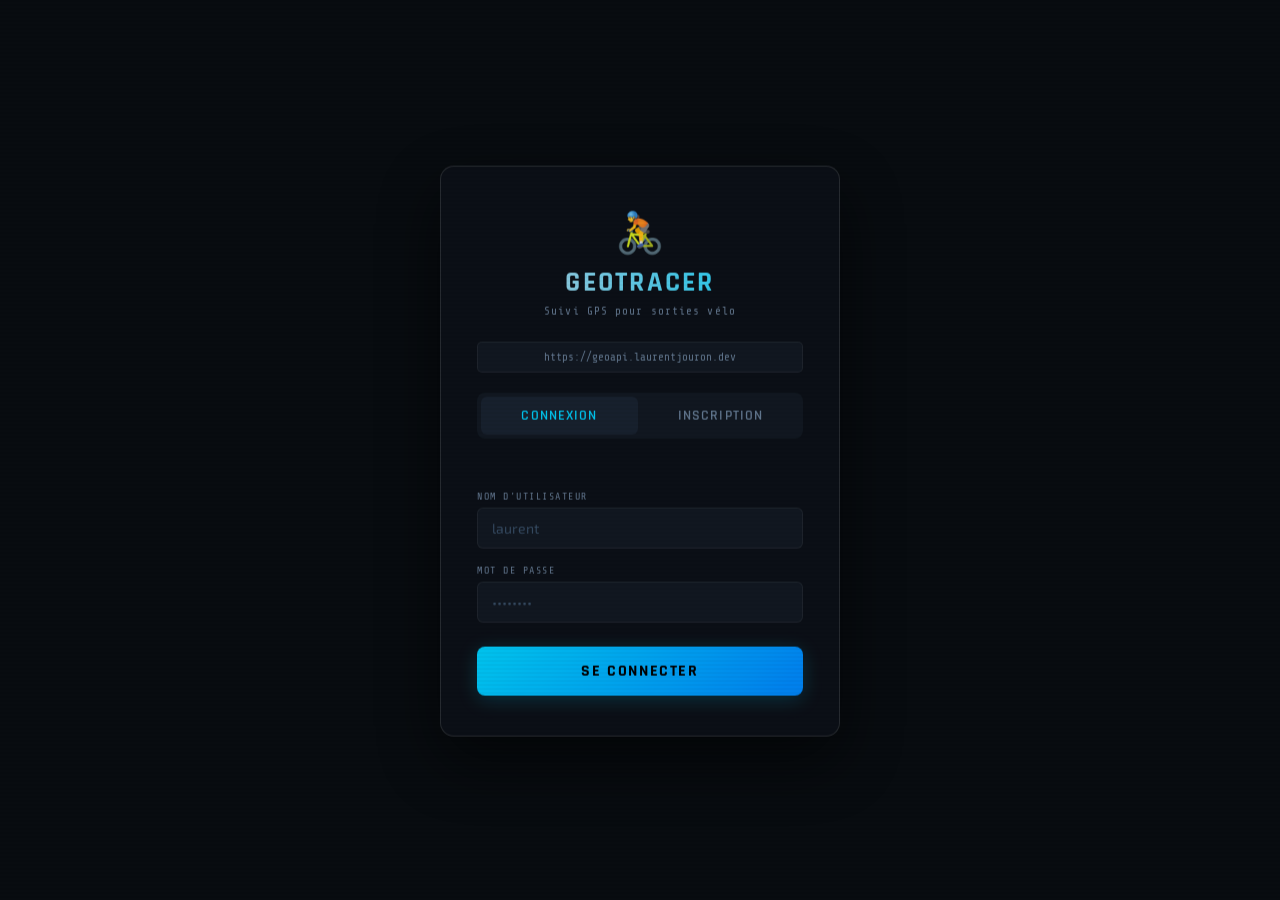
==== commit 508a219b: "Iphone pwa" ====
--- a/frontend/activities.html
+++ b/frontend/activities.html
@@ -15,6 +15,19 @@
   <link href="https://fonts.googleapis.com/css2?family=Rajdhani:wght@400;500;600;700&family=Share+Tech+Mono&family=Exo+2:wght@300;400;600;800&display=swap" rel="stylesheet">
   <link rel="stylesheet" href="css/style.css">
   <link rel="stylesheet" href="css/themes.css">
+  <!-- iOS PWA -->
+  <meta name="apple-mobile-web-app-capable" content="yes">
+  <meta name="apple-mobile-web-app-status-bar-style" content="black-translucent">
+  <meta name="apple-mobile-web-app-title" content="GeoTracer">
+  <link rel="apple-touch-icon" href="images/apple-touch-icon.png">
+  <link rel="apple-touch-icon" sizes="120x120" href="images/apple-touch-icon-120.png">
+  <link rel="apple-touch-icon" sizes="152x152" href="images/apple-touch-icon-152.png">
+  <link rel="apple-touch-icon" sizes="167x167" href="images/apple-touch-icon-167.png">
+  <link rel="apple-touch-icon" sizes="180x180" href="images/apple-touch-icon-180.png">
+  <link rel="apple-touch-startup-image" media="(device-width: 430px) and (device-height: 932px) and (-webkit-device-pixel-ratio: 3)" href="images/splash-1290x2796.png">
+  <link rel="apple-touch-startup-image" media="(device-width: 393px) and (device-height: 852px) and (-webkit-device-pixel-ratio: 3)" href="images/splash-1179x2556.png">
+  <link rel="apple-touch-startup-image" media="(device-width: 390px) and (device-height: 844px) and (-webkit-device-pixel-ratio: 3)" href="images/splash-1170x2532.png">
+  <link rel="apple-touch-startup-image" media="(device-width: 360px) and (device-height: 640px) and (-webkit-device-pixel-ratio: 3)" href="images/splash-1080x1920.png">
 </head>
 <body>
 
--- a/frontend/css/style.css
+++ b/frontend/css/style.css
@@ -184,7 +184,7 @@
     color: var(--text);
     font-family: var(--font-mono);
     font-size: 12px;
-    width: 250px;
+    width: 200px;
     outline: none;
     transition: border-color 0.2s;
 }
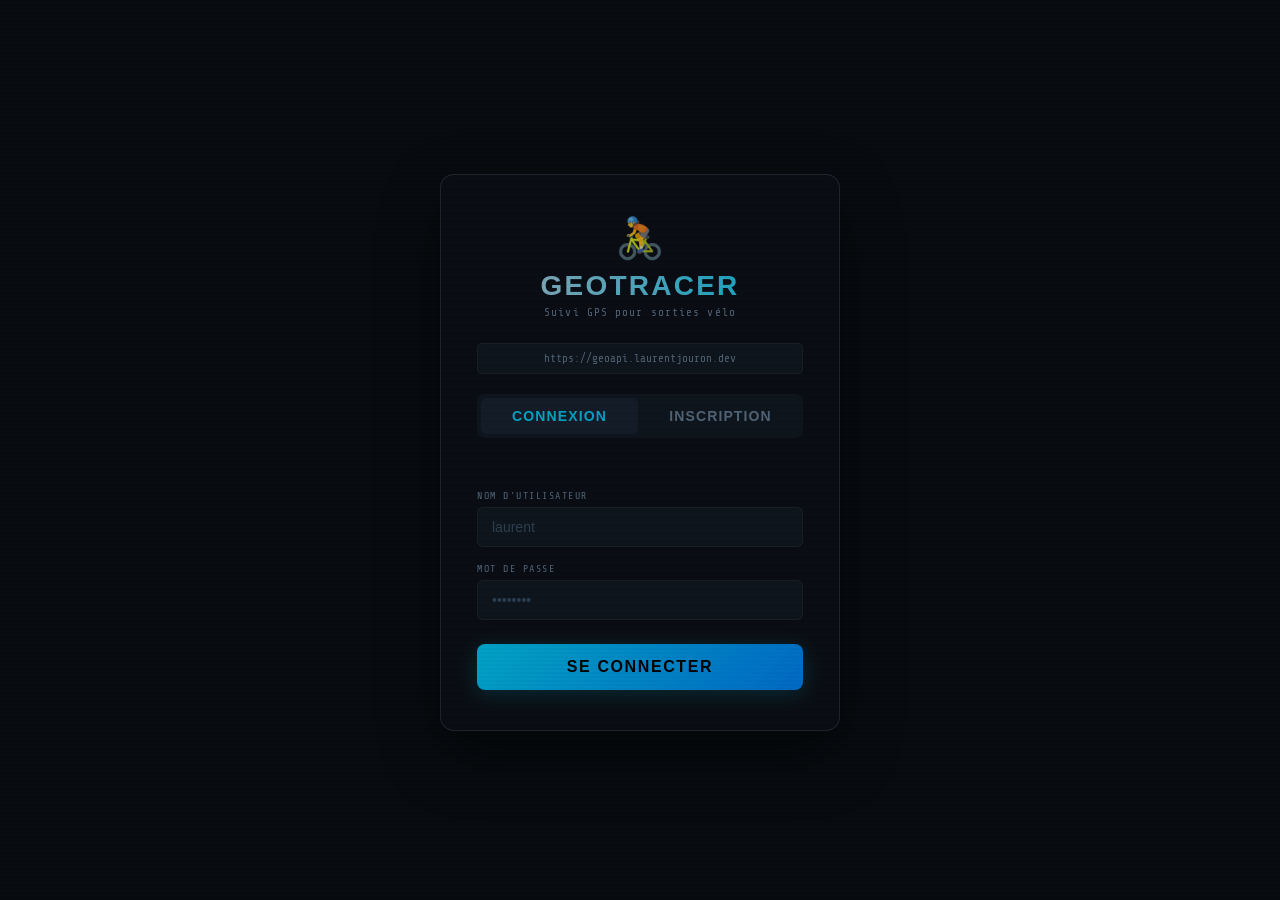
==== commit ddc295f0: "messages and answers" ====
--- a/frontend/activities.html
+++ b/frontend/activities.html
@@ -16,7 +16,7 @@
   <link rel="stylesheet" href="css/style.css">
   <link rel="stylesheet" href="css/themes.css">
   <!-- iOS PWA -->
-  <meta name="apple-mobile-web-app-capable" content="yes">
+  <meta name="mobile-web-app-capable" content="yes">
   <meta name="apple-mobile-web-app-status-bar-style" content="black-translucent">
   <meta name="apple-mobile-web-app-title" content="GeoTracer">
   <link rel="apple-touch-icon" href="images/apple-touch-icon.png">
--- a/frontend/css/style.css
+++ b/frontend/css/style.css
@@ -40,6 +40,12 @@
     -webkit-font-smoothing: antialiased;
 }
 
+@media(max-width:640px) {
+    body {
+        padding-top: env(safe-area-inset-top);
+    }
+}
+
 /* Scanlines */
 body::after {
     content: '';
@@ -149,6 +155,7 @@
     min-height: 100vh;
     display: flex;
     flex-direction: column;
+    overflow-x: hidden;
 }
 
 /* ═══════════════════════════════════════
@@ -191,6 +198,14 @@
 
 .api-input:focus {
     border-color: var(--accent);
+}
+
+@media(max-width:640px) {
+    .api-input, #apiUrl { display: none !important; }
+    .status-pill, #statusPill { display: none !important; }
+    .topbar         { padding: 0 16px; gap: 10px; overflow: hidden; max-width: 100vw; }
+    .topbar-title   { font-size: 18px; }
+    /* themeSwitcher visible sur mobile */
 }
 
 .status-pill {
@@ -980,15 +995,16 @@
     z-index: 200;
     background: var(--bg2);
     border-top: 1px solid var(--border);
-    padding: 8px 0 calc(8px + env(safe-area-inset-bottom));
+    padding: 8px 0;
+    padding-bottom: max(8px, env(safe-area-inset-bottom));
 }
 .bottom-nav-item {
     flex: 1;
     display: flex;
     flex-direction: column;
     align-items: center;
-    gap: 4px;
-    padding: 6px;
+    gap: 3px;
+    padding: 6px 4px;
     cursor: pointer;
     background: none;
     border: none;
@@ -997,6 +1013,7 @@
     font-size: 10px;
     letter-spacing: 0.05em;
     transition: color 0.2s;
+    text-decoration: none;
 }
 
 .bottom-nav-item.active {
@@ -1004,7 +1021,8 @@
 }
 
 .bottom-nav-item .icon {
-    font-size: 22px;
+    font-size: 20px;
+    line-height: 1;
 }
 
 /* ═══════════════════════════════════════
@@ -1037,10 +1055,22 @@
     }
     .main {
         margin-left: 0;
-        padding-bottom: 80px;
+        padding-bottom: calc(70px + env(safe-area-inset-bottom));
     }
     .bottom-nav {
         display: flex;
+    }
+    .stats-band {
+        grid-template-columns: repeat(2,1fr);
+    }
+    .kpi-row {
+        grid-template-columns: repeat(2,1fr);
+    }
+    .dash-hero {
+        padding: 20px;
+    }
+    .detail-heading {
+        font-size: 26px;
     }
     .stats-band {
         grid-template-columns: repeat(2,1fr);
@@ -1277,9 +1307,14 @@
 /* ═══════════════════════════════════════
    APP SHELL
 ═══════════════════════════════════════ */
+body:not(.auth-body) {
+    display: flex;
+}
+
 #appShell {
     display: flex;
     min-height: 100vh;
+    width: 100%;
 }
 
 .topbar-user {
@@ -1294,10 +1329,16 @@
 }
 
 /* ═══════════════════════════════════════
-   MULTI-PAGES — remplace .page/.page.active
-═══════════════════════════════════════ */
-body {
+   APP SHELL
+═══════════════════════════════════════ */
+body:not(.auth-body) {
+    display: flex;
+}
+
+#appShell {
+    display: flex;
     min-height: 100vh;
+    width: 100%;
 }
 
 .page-content {
@@ -1307,17 +1348,20 @@
     width: 100%;
 }
 
-/* Sidebar liens */
+@media(max-width:640px) {
+    .page-content {
+        padding: 16px;
+    }
+}
+
 .sidebar a.nav-item {
     text-decoration: none;
 }
 
-/* Bottom nav liens */
 .bottom-nav a.bottom-nav-item {
     text-decoration: none;
 }
 
-/* Auth page — pas de flex sur body */
 body.auth-body {
     display: block;
 }
@@ -1344,164 +1388,6 @@
     animation: fadeIn 0.4s ease;
 }
 
-.auth-logo {
-    font-size: 40px;
-    text-align: center;
-    margin-bottom: 8px;
-}
-
-.auth-title {
-    font-family: var(--font-head);
-    font-size: 28px;
-    font-weight: 800;
-    letter-spacing: 0.08em;
-    text-transform: uppercase;
-    text-align: center;
-    background: linear-gradient(90deg, var(--text), var(--accent));
-    -webkit-background-clip: text;
-    -webkit-text-fill-color: transparent;
-    margin-bottom: 4px;
-}
-
-.auth-sub {
-    font-family: var(--font-mono);
-    font-size: 11px;
-    color: var(--text2);
-    text-align: center;
-    letter-spacing: 0.1em;
-    margin-bottom: 24px;
-}
-
-.auth-api-input {
-    width: 100%;
-    padding: 8px 12px;
-    margin-bottom: 20px;
-    background: var(--bg3);
-    border: 1px solid var(--border);
-    border-radius: 5px;
-    color: var(--text2);
-    font-family: var(--font-mono);
-    font-size: 11px;
-    outline: none;
-    text-align: center;
-}
-
-.auth-api-input:focus {
-    border-color: var(--accent);
-    color: var(--text);
-}
-
-.auth-tabs {
-    display: flex;
-    gap: 4px;
-    margin-bottom: 20px;
-    background: var(--bg3);
-    border-radius: 8px;
-    padding: 4px;
-}
-
-.auth-tab {
-    flex: 1;
-    padding: 10px;
-    border: none;
-    border-radius: 6px;
-    background: transparent;
-    color: var(--text2);
-    font-family: var(--font-head);
-    font-size: 14px;
-    font-weight: 600;
-    letter-spacing: 0.08em;
-    text-transform: uppercase;
-    cursor: pointer;
-    transition: all 0.2s;
-}
-
-.auth-tab.active {
-    background: var(--bg4);
-    color: var(--accent);
-}
-
-.auth-error {
-    min-height: 20px;
-    margin-bottom: 12px;
-    font-family: var(--font-mono);
-    font-size: 12px;
-    color: var(--red);
-    text-align: center;
-}
-
-.auth-form {
-    display: none;
-}
-
-.auth-form.active {
-    display: block;
-}
-
-.auth-field {
-    margin-bottom: 16px;
-}
-
-.auth-field label {
-    display: block;
-    font-family: var(--font-mono);
-    font-size: 10px;
-    color: var(--text2);
-    letter-spacing: 0.15em;
-    text-transform: uppercase;
-    margin-bottom: 6px;
-}
-
-.auth-field input {
-    width: 100%;
-    padding: 11px 14px;
-    background: var(--bg3);
-    border: 1px solid var(--border);
-    border-radius: 6px;
-    color: var(--text);
-    font-family: var(--font-ui);
-    font-size: 14px;
-    outline: none;
-    transition: border-color 0.2s;
-}
-
-.auth-field input:focus {
-    border-color: var(--accent);
-}
-
-.auth-field input::placeholder {
-    color: var(--text3);
-}
-
-.auth-submit {
-    width: 100%;
-    padding: 14px;
-    margin-top: 8px;
-    background: linear-gradient(135deg, var(--accent), #0088ff);
-    border: none;
-    border-radius: 8px;
-    color: #000;
-    font-family: var(--font-head);
-    font-size: 16px;
-    font-weight: 700;
-    letter-spacing: 0.1em;
-    text-transform: uppercase;
-    cursor: pointer;
-    transition: all 0.2s;
-    box-shadow: 0 4px 20px rgba(0,212,255,0.2);
-}
-
-.auth-submit:hover {
-    box-shadow: 0 4px 28px rgba(0,212,255,0.4);
-    transform: translateY(-1px);
-}
-
-.auth-submit:disabled {
-    opacity: 0.6;
-    cursor: not-allowed;
-    transform: none;
-}
-
 .topbar-user {
     font-family: var(--font-mono);
     font-size: 12px;
@@ -1513,8 +1399,62 @@
     border-radius: 4px;
 }
 
-@media(max-width:640px) {
-    body {
-        display: block;
-    }
-}
+
+
+/* ═══════════════════════════════════════
+   ENCOURAGEMENTS — PAGE DÉTAIL
+═══════════════════════════════════════ */
+.cheers-list {
+  display: flex;
+  flex-direction: column;
+  gap: 10px;
+  margin-top: 8px;
+}
+
+.cheer-detail-item {
+  display: flex;
+  gap: 12px;
+  align-items: flex-start;
+  background: rgba(0,212,255,0.04);
+  border: 1px solid rgba(0,212,255,0.1);
+  border-radius: 10px;
+  padding: 10px 14px;
+}
+
+.cheer-detail-avatar {
+  width: 36px;
+  height: 36px;
+  border-radius: 50%;
+  background: linear-gradient(135deg, var(--accent), #0099bb);
+  color: #000;
+  font-weight: 800;
+  font-size: 16px;
+  display: flex;
+  align-items: center;
+  justify-content: center;
+  flex-shrink: 0;
+}
+
+.cheer-detail-body {
+  flex: 1;
+}
+
+.cheer-detail-name {
+  font-size: 13px;
+  font-weight: 700;
+  color: var(--text1);
+  margin-bottom: 3px;
+}
+
+.cheer-detail-time {
+  font-size: 11px;
+  color: var(--text3);
+  font-weight: 400;
+  margin-left: 6px;
+}
+
+.cheer-detail-msg {
+  font-size: 13px;
+  color: var(--text2);
+  line-height: 1.4;
+}
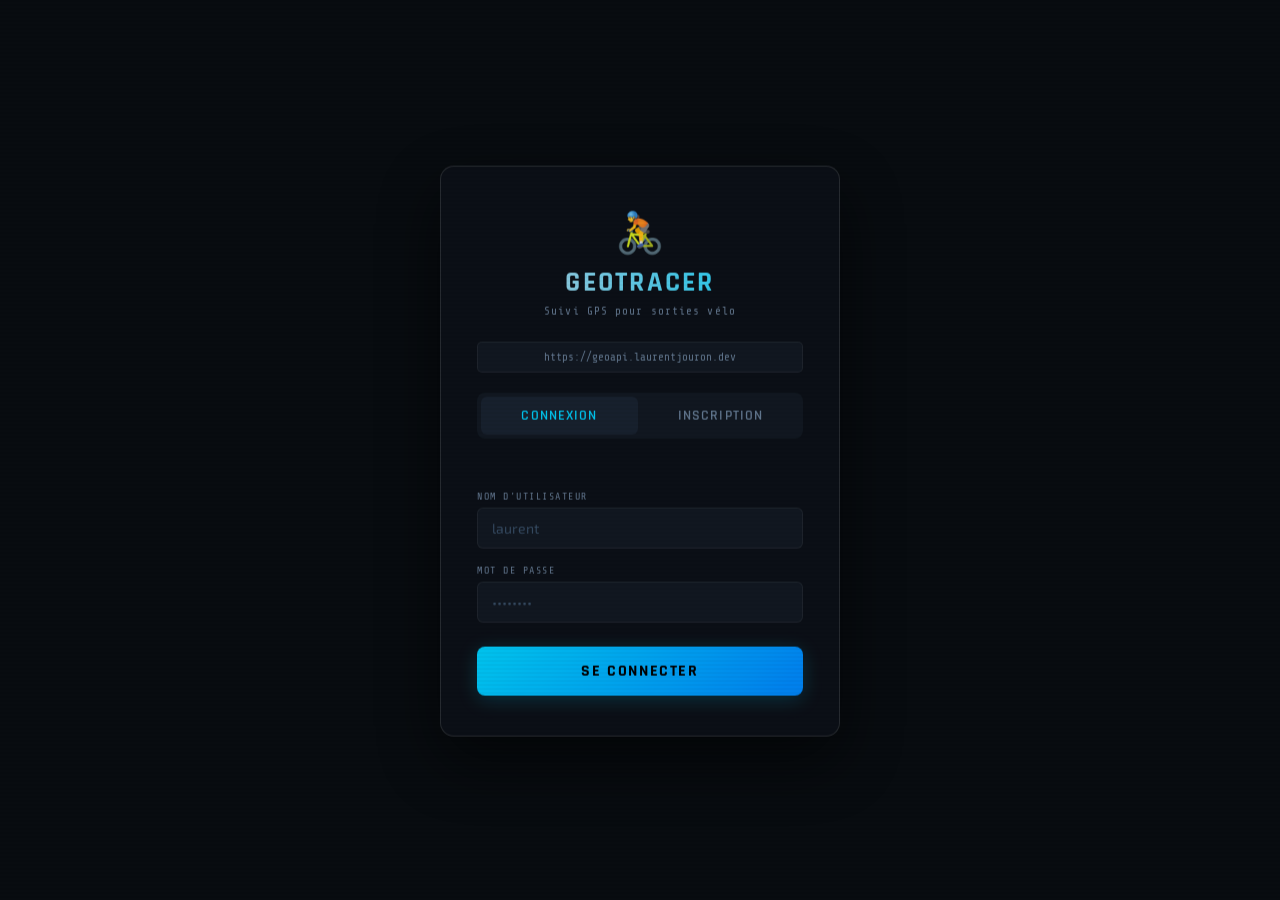
==== commit 84ebaf7c: "fix: html" ====
--- a/frontend/activities.html
+++ b/frontend/activities.html
@@ -6,6 +6,22 @@
     document.documentElement.setAttribute('data-theme', localStorage.getItem('vt_theme') || 'dark');
   </script>
   <meta name="viewport" content="width=device-width, initial-scale=1.0, viewport-fit=cover">
+  <meta name="author" content="Laurent Jouron">
+  <meta http-equiv="X-UA-Compatible" content="IE=edge">
+  <!-- SEO & Partage -->
+  <meta name="description" content="GeoTracer — Suivi GPS de tes sorties vélo en temps réel">
+  <meta name="robots" content="noindex, nofollow">
+
+  <!-- Open Graph (aperçu WhatsApp, iMessage...) -->
+  <meta property="og:site_name" content="GeoTracer">
+  <meta property="og:title" content="GeoTracer — Mes sorties">
+  <meta name="description" content="GeoTracer — Historique de vos sorties vélo">
+  <meta property="og:description" content="Suis tes sorties vélo en temps réel">
+  <meta property="og:image" content="https://geotracer.laurentjouron.dev/images/apple-touch-icon-180.png">
+  <meta property="og:url" content="https://geotracer.laurentjouron.dev">
+  <meta property="og:type" content="website">
+  <meta property="og:locale" content="fr_FR">
+
   <meta name="mobile-web-app-capable" content="yes">
   <meta name="theme-color" content="#080c10">
   <link rel="icon" href="images/favicon.ico">
